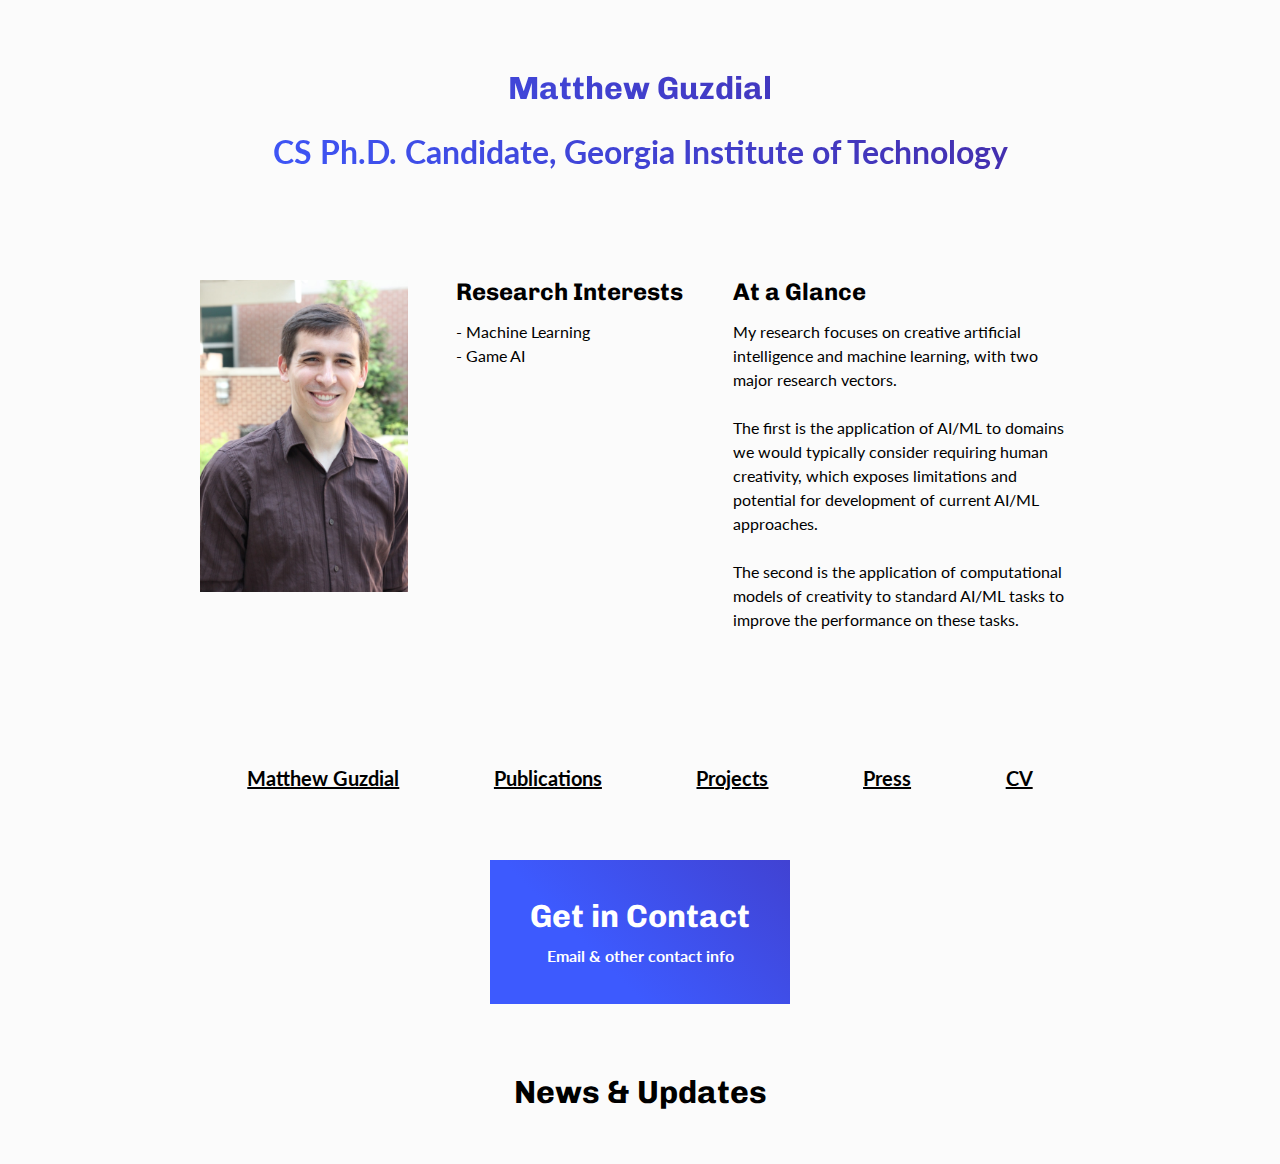
==== index.html @ 58cda1f4 "change get in contact copy" ====
<!DOCTYPE html>
<html lang="en" dir="ltr">
  <head>
    <meta charset="utf-8">
    <title>Matthew Guzdial</title>
    <link href="https://fonts.googleapis.com/css?family=Lato|Chivo" rel="stylesheet">
    <link href="assets/styles/reset.css" rel="stylesheet" type="text/css" />
    <link href="assets/styles/main.css" rel="stylesheet" type="text/css" />
  </head>
  <body>

    <div class="spotlight__container centered-row">
      <section class="spotlight__content-container">
        <h1 class="spotlight__header">Matthew Guzdial</h1>
        <sub class="spotlight__tagline">CS Ph.D. Candidate, Georgia Institute of Technology</sub>
      </section>
    </div>

    <section class="about__container row">

      <div class="about__content-container">

        <div class="about__picture-container">
          <img src="assets/images/index/face-min.jpg" alt="face" class="about__picture" />
        </div>

        <section class="research-interests__section">
          <h3 class="research-interests__header">Research Interests</h2>
          <ul class="research-interests__list">
            <li>Machine Learning</li>
            <li>Game AI</li>
          </ul>
        </section>

        <section class="at-a-glance__section">
          <h3 class="at-a-glance__header">At a Glance</h2>
          <p>
            My research focuses on creative artificial intelligence and machine learning, with two major research vectors.
          </p>

          <p>
            The first is the application of AI/ML to domains we would typically consider requiring human creativity, which exposes limitations and potential for development of current AI/ML approaches.
          </p>

          <p>
            The second is the application of computational models of creativity to standard AI/ML tasks to improve the performance on these tasks.
          </p>
        </section>
      </div>

    </section>

    <nav class="nav-bar__container row">
      <ul class="nav-bar__list">
        <li>
          <a href="./index.html">Matthew Guzdial</a>
        </li>
        <li>
          <a href="./publications.html">Publications</a>
        </li>
        <li>
          <a href="./projects.html">Projects</a>
        </li>
        <li>
          <a href="./press.html">Press</a>
        </li>
        <li>
          <a href="./cv.pdf">CV</a>
        </li>
      </ul>
    </nav>




    <div class="contact__container centered-row">
      <a href="./cv.pdf" class="contact__content-container">
        <h2 class="contact__header">Get in Contact</h2>
        <span>Email & other contact info</span>
      </a>
    </div>

    <section class="news__container row">

      <h2 class="news__header">News & Updates</h2>

      <ul class="news__list">

        <!-- <li>
          <div>
            <h3>
              Aliquam feugiat vel
            </h3>
            <time>
              Jan. 21, 2018
            </time>
            <p>
              Beep Boop I'm a Test. Mauris elementum dictum felis ac pellentesque. Quisque id urna non ex sollicitudin scelerisque at eu ipsum. Nullam a felis molestie, rutrum velit at, egestas eros. Orci varius natoque penatibus et magnis dis parturient montes, nascetur ridiculus mus. Nam varius fermentum eleifend.
            </p>
            <a href="#">
              (More Details on turpis.com)
            </a>
          </div>
        </li>

        <li>
          <div>
            <h3>
              Aliquam feugiat vel
            </h3>
            <time>
              Jan. 21, 2018
            </time>
            <p>
              Mauris elementum dictum felis ac pellentesque. Quisque id urna non ex sollicitudin scelerisque at eu ipsum. Nullam a felis molestie, rutrum velit at, egestas eros. Orci varius natoque penatibus et magnis dis parturient montes, nascetur ridiculus mus. Nam varius fermentum eleifend.
            </p>
            <a href="#">
              (More Details on turpis.com)
            </a>
          </div>
        </li> -->

      </ul>

    </section>


  </body>
</html>
---- assets/styles/main.css ----
/* VARS */

:root {
  --primary-color: #4527A0;
  --secondary-color: #FF0099;
  --tertiary-color: #3D5AFE;
  --h1-size: 2rem;
  --tagline-size: 2rem;
  --h2-size: 2rem;
  --h3-size: 1.5rem;
  --nav-size: 1.25rem;

  --h-margin-bottom: 1rem;

  --spacy-line-height: 1.5rem;

  --about-content-spacing: 3rem;

  --news-item-padding: 2rem;

  font-family: 'Lato', 'Helvetica', sans-serif;
}

/* ELEMENTS */

body {
  width: 75vw;
  margin: 0 auto;
  background-color: rgba(238,238,238,.25);
  color: black;
}

a, a:visited {
  color: black;
  font-weight: bold;
}

h1, h2, h3 {
  font-family: 'Chivo', 'Lato', 'Helvetica', sans-serif;
  font-weight: bold;
}

/* DEFAULT CUSTOM ELEMENTS */

.row, .centered-row {
  margin-top: 2rem;
}

.centered-row {
  display: flex;
  justify-content: space-around;
}

.row, .centered-row section {
  padding: 2.5rem;
}

/* INDEX PAGE */

.spotlight__content-container {

  background-image: linear-gradient(45deg, var(--tertiary-color) 0%, var(--primary-color) 100%);
  -webkit-background-clip: text;
  -webkit-text-fill-color: transparent;

  text-align: center;
  color: var(--primary-color);
}

.spotlight__header {
  font-weight: bold;
  font-size: var(--h1-size);
}

.spotlight__tagline {
  font-weight: bold;
  font-size: var(--tagline-size);
  margin-top: 2rem;
  display:block;
}

.nav-bar__container {
  font-size: var(--nav-size);
}

.nav-bar__list {
  display: flex;
  justify-content: space-around;
}

.about__content-container {
  display: flex;
  justify-content: space-between;
}

.about__content-container > * {
  margin-right: var(--about-content-spacing);
}

.about__content-container > *:last-child {
  margin-right: 0;
}

/* This section basically says: the ratio (of width) that the picture, research-interests section, and at-a-glance section is 3:4:5 */

.about__picture-container {
  flex: 3;
}

.research-interests__section {
  flex: 4;
}

.at-a-glance__section {
  flex: 5;
}

/*  */

.about__picture {
  width: 100%;
}

.contact__header, .news__header {
  text-align: center;
  font-size: var(--h2-size);
  margin-bottom: var(--h-margin-bottom);
}

.at-a-glance__header, .research-interests__header {
  font-size: var(--h3-size);
  margin-bottom: var(--h-margin-bottom);
}

.at-a-glance__section, .research-interests__section {
  margin: 0 auto;
  line-height: var(--spacy-line-height);
}

.at-a-glance__section p {
  margin-bottom: var(--spacy-line-height);
}

.research-interests__list li::before {
  content: "- ";
}

.contact__content-container {
  padding: 2.5rem;

  text-align: center;

  background-image: linear-gradient(45deg, var(--tertiary-color) 35%, var(--primary-color) 175%);

  color: white;
  text-decoration: none;

  /* border-radius: 62% 38% 52% 48% / 54% 44% 56% 46% ; */
}

.contact__content-container, .contact__content-container:visited {
  color: white;
}

.news__list li {
  padding: var(--news-item-padding);
  padding-top: 0;
}

.news__list li h3 {
  font-size: var(--h3-size);
  margin-bottom: calc( 0.5 * var(--h-margin-bottom));
}

.news__list li time {
  margin-bottom: var(--h-margin-bottom);
  display: block;
}

.news__list li a {
  display: block;
  margin: 1.5rem 0;
}
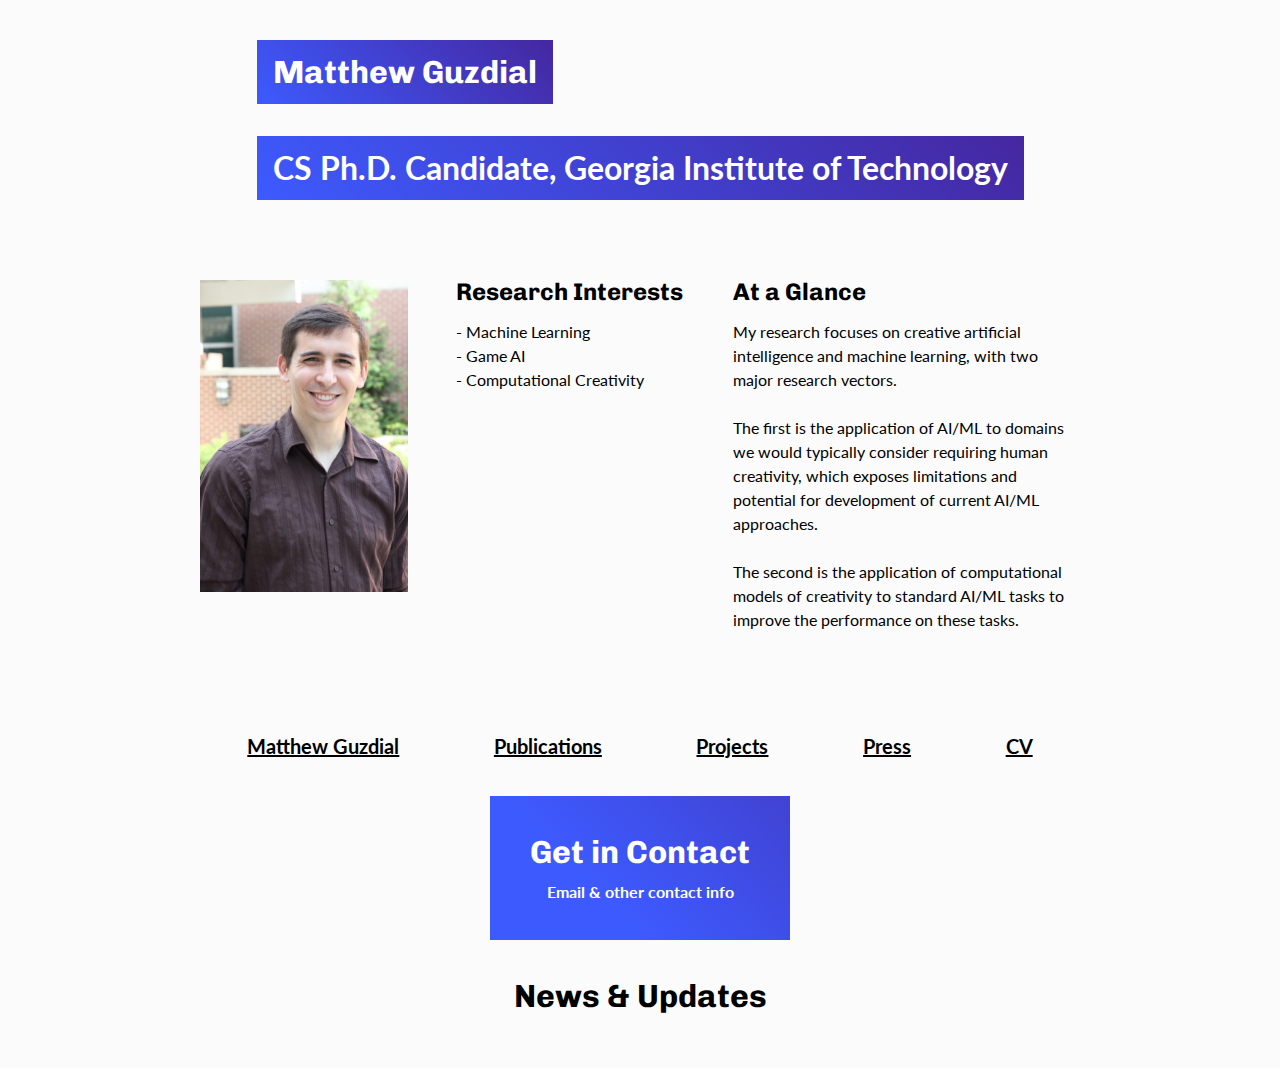
==== commit 13fd79df: "adds computational creativity to research interests" ====
--- a/index.html
+++ b/index.html
@@ -9,12 +9,12 @@
   </head>
   <body>
 
-    <div class="spotlight__container centered-row">
+    <a class="spotlight__container centered-row" href="./index.html">
       <section class="spotlight__content-container">
         <h1 class="spotlight__header">Matthew Guzdial</h1>
         <sub class="spotlight__tagline">CS Ph.D. Candidate, Georgia Institute of Technology</sub>
       </section>
-    </div>
+    </a>
 
     <section class="about__container row">
 
@@ -29,6 +29,7 @@
           <ul class="research-interests__list">
             <li>Machine Learning</li>
             <li>Game AI</li>
+            <li>Computational Creativity</li>
           </ul>
         </section>
 
--- a/assets/styles/main.css
+++ b/assets/styles/main.css
@@ -42,10 +42,6 @@
 
 /* DEFAULT CUSTOM ELEMENTS */
 
-.row, .centered-row {
-  margin-top: 2rem;
-}
-
 .centered-row {
   display: flex;
   justify-content: space-around;
@@ -57,14 +53,19 @@
 
 /* INDEX PAGE */
 
-.spotlight__content-container {
+.spotlight__container, .spotlight__container:visited {
+  text-decoration: none;
+}
+
+.spotlight__content-container > * {
 
   background-image: linear-gradient(45deg, var(--tertiary-color) 0%, var(--primary-color) 100%);
-  -webkit-background-clip: text;
-  -webkit-text-fill-color: transparent;
 
   text-align: center;
-  color: var(--primary-color);
+  color: white;
+
+  display: inline-block;
+  padding: 1rem;
 }
 
 .spotlight__header {
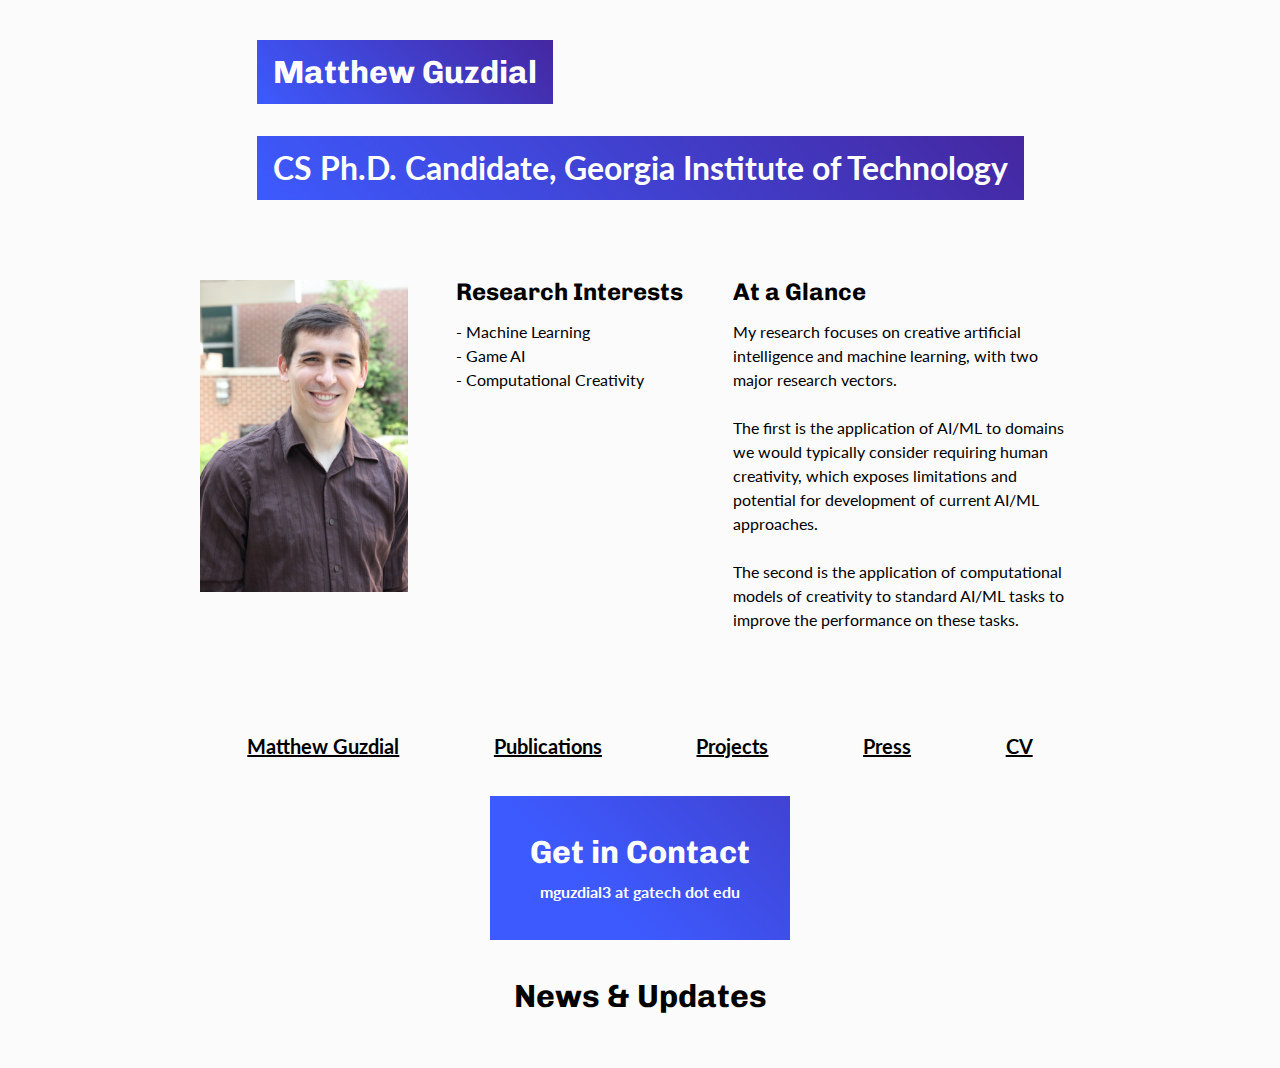
==== commit 0b58864d: "changes contact info to direct email" ====
--- a/index.html
+++ b/index.html
@@ -75,9 +75,9 @@
 
 
     <div class="contact__container centered-row">
-      <a href="./cv.pdf" class="contact__content-container">
+      <a href="mailto:mguzdial3@gatech.edu" class="contact__content-container">
         <h2 class="contact__header">Get in Contact</h2>
-        <span>Email & other contact info</span>
+        <span>mguzdial3 at gatech dot edu</span>
       </a>
     </div>
 
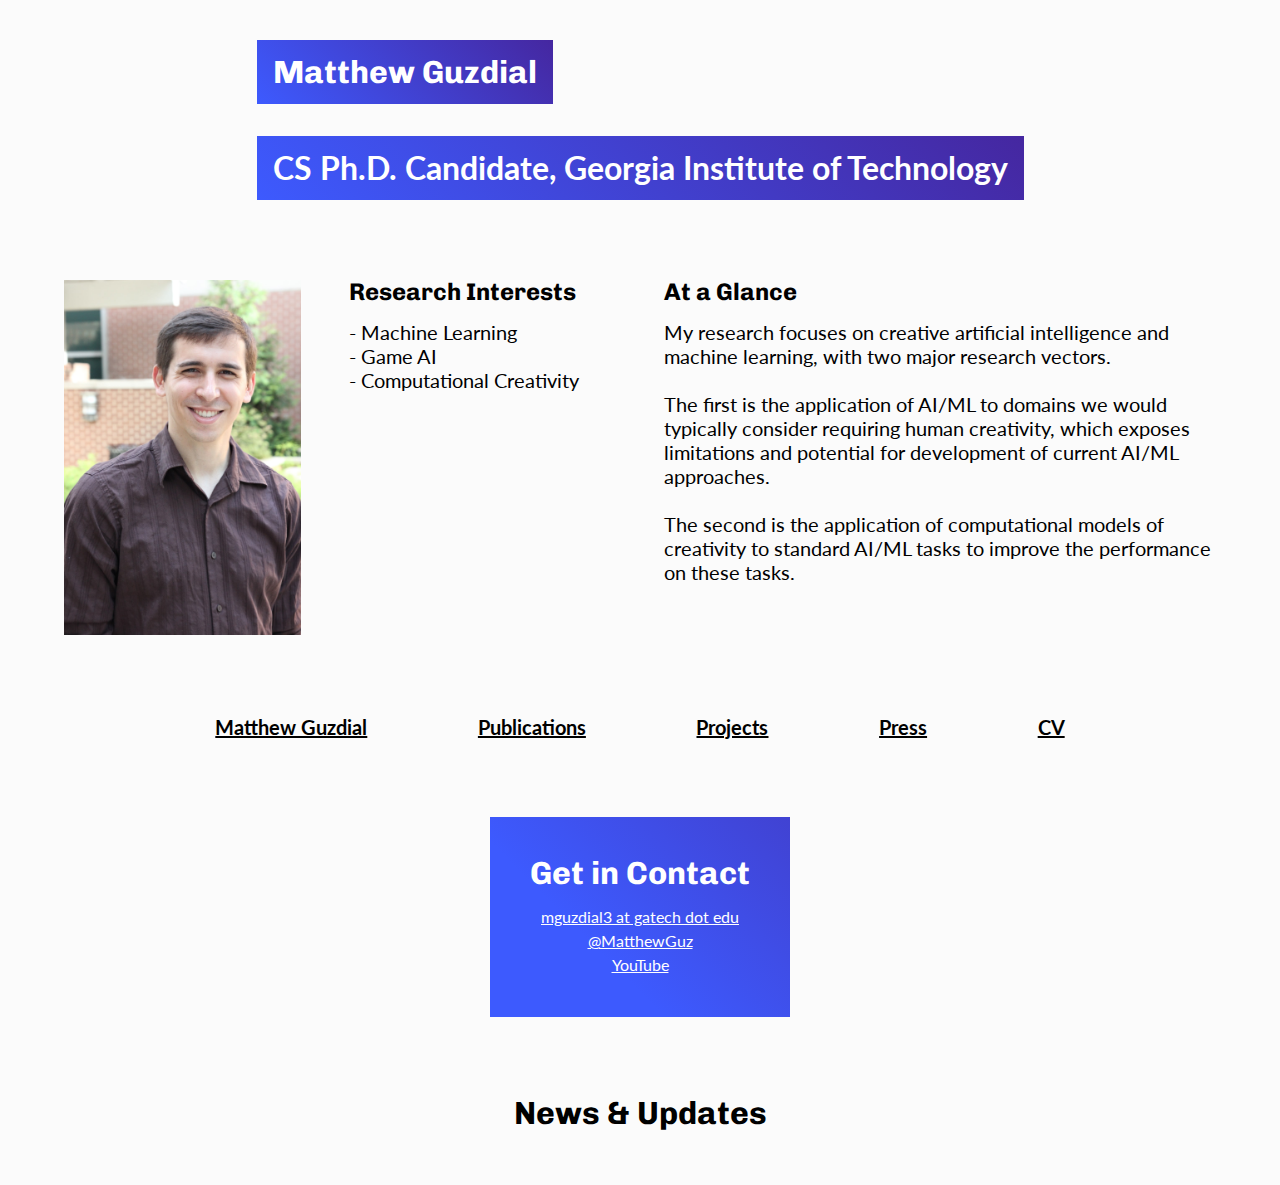
==== commit 4250ecf3: "adjust contacts: add twitter and youtube" ====
--- a/index.html
+++ b/index.html
@@ -75,10 +75,20 @@
 
 
     <div class="contact__container centered-row">
-      <a href="mailto:mguzdial3@gatech.edu" class="contact__content-container">
+      <section class="contact__content-container">
         <h2 class="contact__header">Get in Contact</h2>
-        <span>mguzdial3 at gatech dot edu</span>
-      </a>
+
+        <div>
+          <a class="contact__link" href="mailto:mguzdial3@gatech.edu">mguzdial3 at gatech dot edu</a>
+        </div>
+        <div>
+          <a class="contact__link" href="https://twitter.com/MatthewGuz">@MatthewGuz</a>
+        </div>
+        <div>
+          <a class="contact__link" href="https://www.youtube.com/channel/UCWNuToQtu_EGUWo4Ct-2aFQ">YouTube</a>
+        </div>
+
+      </section>
     </div>
 
     <section class="news__container row">
--- a/assets/styles/main.css
+++ b/assets/styles/main.css
@@ -24,8 +24,6 @@
 /* ELEMENTS */
 
 body {
-  width: 75vw;
-  margin: 0 auto;
   background-color: rgba(238,238,238,.25);
   color: black;
 }
@@ -47,7 +45,9 @@
   justify-content: space-around;
 }
 
-.row, .centered-row section {
+.row, .centered-row {
+  width: 75vw;
+  margin: 0 auto;
   padding: 2.5rem;
 }
 
@@ -89,9 +89,15 @@
   justify-content: space-around;
 }
 
+.about__container {
+  width: 90vw;
+}
+
 .about__content-container {
   display: flex;
   justify-content: space-between;
+
+  font-size: 1.25rem;
 }
 
 .about__content-container > * {
@@ -102,7 +108,7 @@
   margin-right: 0;
 }
 
-/* This section basically says: the ratio (of width) that the picture, research-interests section, and at-a-glance section is 3:4:5 */
+/* This section basically says: the ratio (of width) that the picture, research-interests section, and at-a-glance section is 3:4:7 */
 
 .about__picture-container {
   flex: 3;
@@ -113,7 +119,7 @@
 }
 
 .at-a-glance__section {
-  flex: 5;
+  flex: 7;
 }
 
 /*  */
@@ -159,7 +165,12 @@
   /* border-radius: 62% 38% 52% 48% / 54% 44% 56% 46% ; */
 }
 
-.contact__content-container, .contact__content-container:visited {
+.contact__link {
+  font-weight: normal;
+  line-height: var(--spacy-line-height);
+}
+
+.contact__content-container a, .contact__content-container a:visited {
   color: white;
 }
 
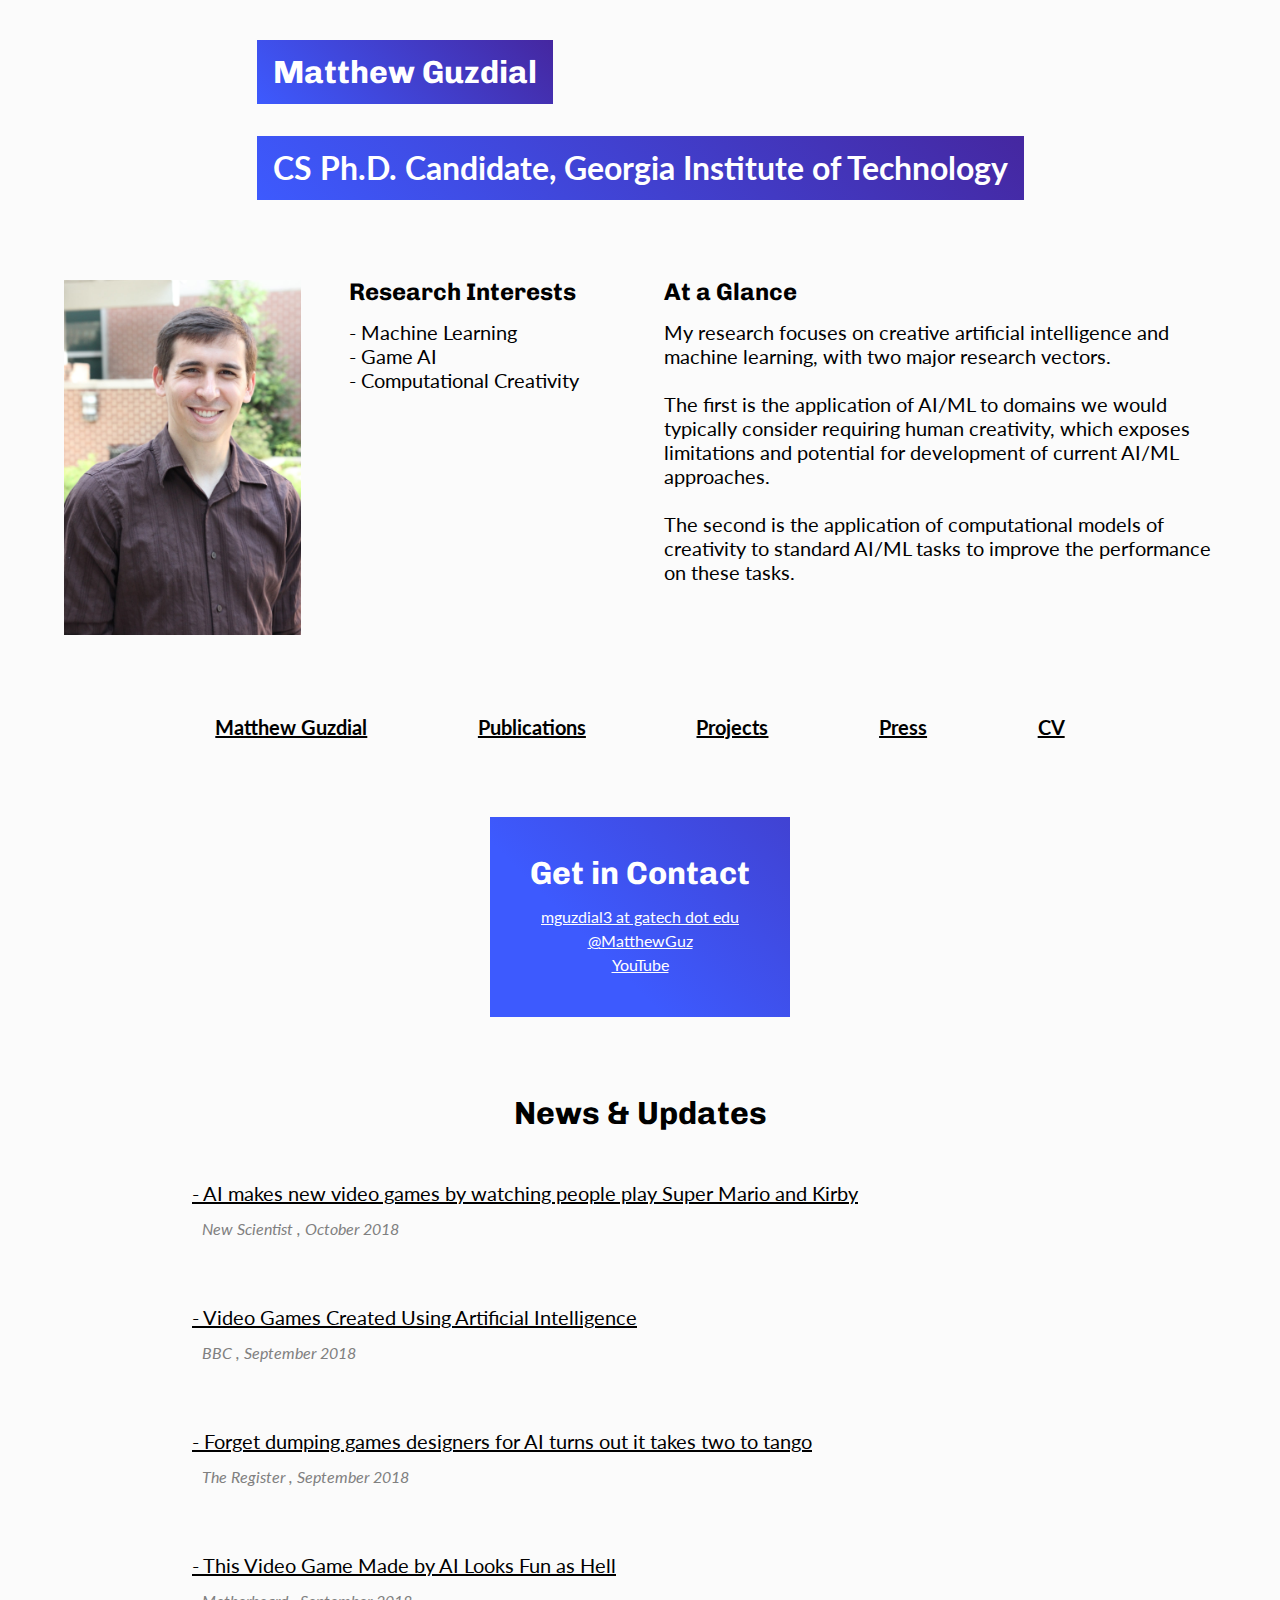
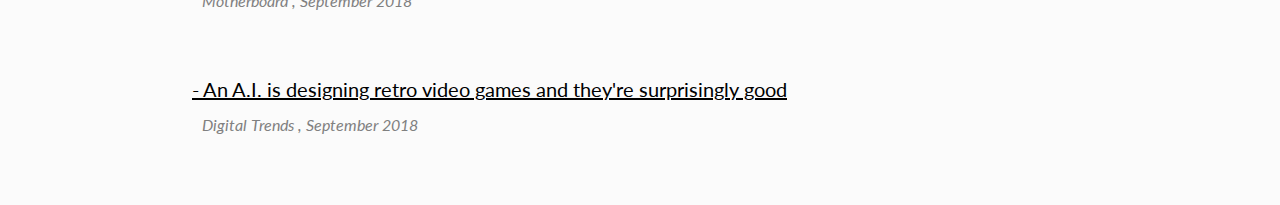
==== commit 35fd900c: "add five most recent press items to news and updates on main page" ====
--- a/index.html
+++ b/index.html
@@ -6,6 +6,7 @@
     <link href="https://fonts.googleapis.com/css?family=Lato|Chivo" rel="stylesheet">
     <link href="assets/styles/reset.css" rel="stylesheet" type="text/css" />
     <link href="assets/styles/main.css" rel="stylesheet" type="text/css" />
+    <link href="assets/styles/index.css" rel="stylesheet" type="text/css" />
   </head>
   <body>
 
@@ -97,39 +98,75 @@
 
       <ul class="news__list">
 
-        <!-- <li>
-          <div>
-            <h3>
-              Aliquam feugiat vel
-            </h3>
-            <time>
-              Jan. 21, 2018
-            </time>
-            <p>
-              Beep Boop I'm a Test. Mauris elementum dictum felis ac pellentesque. Quisque id urna non ex sollicitudin scelerisque at eu ipsum. Nullam a felis molestie, rutrum velit at, egestas eros. Orci varius natoque penatibus et magnis dis parturient montes, nascetur ridiculus mus. Nam varius fermentum eleifend.
-            </p>
-            <a href="#">
-              (More Details on turpis.com)
-            </a>
-          </div>
+        <li>
+          <a href="https://www.newscientist.com/article/mg24032015-000-ai-makes-new-video-games-by-watching-people-play-super-mario-and-kirby/?utm_medium=SOC&utm_source=Twitter#Echobox=1540391343">
+            <span class="headline">
+              AI makes new video games by watching people play Super Mario and Kirby
+            </span>
+            <span class="source">
+              New Scientist
+            </span>
+            <span class="date">
+              October 2018
+            </span>
+          </a>
         </li>
 
         <li>
-          <div>
-            <h3>
-              Aliquam feugiat vel
-            </h3>
-            <time>
-              Jan. 21, 2018
-            </time>
-            <p>
-              Mauris elementum dictum felis ac pellentesque. Quisque id urna non ex sollicitudin scelerisque at eu ipsum. Nullam a felis molestie, rutrum velit at, egestas eros. Orci varius natoque penatibus et magnis dis parturient montes, nascetur ridiculus mus. Nam varius fermentum eleifend.
-            </p>
-            <a href="#">
-              (More Details on turpis.com)
-            </a>
-          </div>
-        </li> -->
+          <a href="https://www.bbc.com/news/av/technology-45553489/video-games-created-using-artificial-intelligence">
+            <span class="headline">
+              Video Games Created Using Artificial Intelligence
+            </span>
+            <span class="source">
+              BBC
+            </span>
+            <span class="date">
+              September 2018
+            </span>
+          </a>
+        </li>
+
+        <li>
+          <a href="https://www.theregister.co.uk/2018/09/26/ai_designing_video_games/">
+            <span class="headline">
+              Forget dumping games designers for AI turns out it takes two to tango
+            </span>
+            <span class="source">
+              The Register
+            </span>
+            <span class="date">
+              September 2018
+            </span>
+          </a>
+        </li>
+
+        <li>
+          <a href="https://motherboard.vice.com/en_us/article/xwpxnk/video-game-made-by-ai-fun-as-hell">
+            <span class="headline">
+              This Video Game Made by AI Looks Fun as Hell
+            </span>
+            <span class="source">
+              Motherboard
+            </span>
+            <span class="date">
+              September 2018
+            </span>
+          </a>
+        </li>
+
+        <li>
+          <a href="https://www.digitaltrends.com/cool-tech/ai-generates-new-games-after-classics/">
+            <span class="headline">
+              An A.I. is designing retro video games and they're surprisingly good
+            </span>
+            <span class="source">
+              Digital Trends
+            </span>
+            <span class="date">
+              September 2018
+            </span>
+          </a>
+        </li>
 
       </ul>
 
--- a/assets/styles/main.css
+++ b/assets/styles/main.css
@@ -16,7 +16,7 @@
 
   --about-content-spacing: 3rem;
 
-  --news-item-padding: 2rem;
+  --list-item-padding: 2rem;
 
   font-family: 'Lato', 'Helvetica', sans-serif;
 }
@@ -51,7 +51,7 @@
   padding: 2.5rem;
 }
 
-/* INDEX PAGE */
+/* STYLES SHARED AMONG ALL PAGES (SPOTLIGHT/HEADER, NAV, ETC) */
 
 .spotlight__container, .spotlight__container:visited {
   text-decoration: none;
@@ -88,108 +88,3 @@
   display: flex;
   justify-content: space-around;
 }
-
-.about__container {
-  width: 90vw;
-}
-
-.about__content-container {
-  display: flex;
-  justify-content: space-between;
-
-  font-size: 1.25rem;
-}
-
-.about__content-container > * {
-  margin-right: var(--about-content-spacing);
-}
-
-.about__content-container > *:last-child {
-  margin-right: 0;
-}
-
-/* This section basically says: the ratio (of width) that the picture, research-interests section, and at-a-glance section is 3:4:7 */
-
-.about__picture-container {
-  flex: 3;
-}
-
-.research-interests__section {
-  flex: 4;
-}
-
-.at-a-glance__section {
-  flex: 7;
-}
-
-/*  */
-
-.about__picture {
-  width: 100%;
-}
-
-.contact__header, .news__header {
-  text-align: center;
-  font-size: var(--h2-size);
-  margin-bottom: var(--h-margin-bottom);
-}
-
-.at-a-glance__header, .research-interests__header {
-  font-size: var(--h3-size);
-  margin-bottom: var(--h-margin-bottom);
-}
-
-.at-a-glance__section, .research-interests__section {
-  margin: 0 auto;
-  line-height: var(--spacy-line-height);
-}
-
-.at-a-glance__section p {
-  margin-bottom: var(--spacy-line-height);
-}
-
-.research-interests__list li::before {
-  content: "- ";
-}
-
-.contact__content-container {
-  padding: 2.5rem;
-
-  text-align: center;
-
-  background-image: linear-gradient(45deg, var(--tertiary-color) 35%, var(--primary-color) 175%);
-
-  color: white;
-  text-decoration: none;
-
-  /* border-radius: 62% 38% 52% 48% / 54% 44% 56% 46% ; */
-}
-
-.contact__link {
-  font-weight: normal;
-  line-height: var(--spacy-line-height);
-}
-
-.contact__content-container a, .contact__content-container a:visited {
-  color: white;
-}
-
-.news__list li {
-  padding: var(--news-item-padding);
-  padding-top: 0;
-}
-
-.news__list li h3 {
-  font-size: var(--h3-size);
-  margin-bottom: calc( 0.5 * var(--h-margin-bottom));
-}
-
-.news__list li time {
-  margin-bottom: var(--h-margin-bottom);
-  display: block;
-}
-
-.news__list li a {
-  display: block;
-  margin: 1.5rem 0;
-}
--- a/assets/styles/index.css
+++ b/assets/styles/index.css
@@ -0,0 +1,133 @@
+.about__container {
+  width: 90vw;
+}
+
+.about__content-container {
+  display: flex;
+  justify-content: space-between;
+
+  font-size: 1.25rem;
+}
+
+.about__content-container > * {
+  margin-right: var(--about-content-spacing);
+}
+
+.about__content-container > *:last-child {
+  margin-right: 0;
+}
+
+/* This section basically says: the ratio (of width) that the picture, research-interests section, and at-a-glance section is 3:4:7 */
+
+.about__picture-container {
+  flex: 3;
+}
+
+.research-interests__section {
+  flex: 4;
+}
+
+.at-a-glance__section {
+  flex: 7;
+}
+
+/*  */
+
+.about__picture {
+  width: 100%;
+}
+
+.contact__header, .news__header {
+  text-align: center;
+  font-size: var(--h2-size);
+  margin-bottom: var(--h-margin-bottom);
+}
+
+.at-a-glance__header, .research-interests__header {
+  font-size: var(--h3-size);
+  margin-bottom: var(--h-margin-bottom);
+}
+
+.at-a-glance__section, .research-interests__section {
+  margin: 0 auto;
+  line-height: var(--spacy-line-height);
+}
+
+.at-a-glance__section p {
+  margin-bottom: var(--spacy-line-height);
+}
+
+.research-interests__list li::before {
+  content: "- ";
+}
+
+.contact__content-container {
+  padding: 2.5rem;
+
+  text-align: center;
+
+  background-image: linear-gradient(45deg, var(--tertiary-color) 35%, var(--primary-color) 175%);
+
+  color: white;
+  text-decoration: none;
+
+  /* border-radius: 62% 38% 52% 48% / 54% 44% 56% 46% ; */
+}
+
+.contact__link {
+  font-weight: normal;
+  line-height: var(--spacy-line-height);
+}
+
+.contact__content-container a, .contact__content-container a:visited {
+  color: white;
+}
+
+
+:root {
+  --news-headline-size: 1.25rem;
+  --news-source-size: 1.25rem;
+  --news-date-size: 1.25rem;
+
+  --news-headline-margin: 0.75rem;
+  --news-line-height: 2rem;
+}
+
+.news__list li {
+  padding: var(--list-item-padding);
+}
+
+.news__list > li > a {
+  font-weight: normal;
+  text-decoration: none;
+}
+
+.news__list .headline {
+  display: block;
+  margin-bottom: var(--news-headline-margin);
+
+  font-size: var(--news-headline-size);
+  line-height: var(--news-line-height);
+
+  text-decoration: underline;
+}
+
+.news__list .headline::before, .news__list .source::before {
+  content: "- ";
+  /* font-size: calc( 1.15 * var(--headline-size) ); */
+}
+
+.news__list .source::before {
+  visibility: hidden;
+}
+
+.news__list .source, .news__list .date {
+  font-size: var(--source-size);
+
+  color: gray;
+  font-style: italic;
+}
+
+.news__list .date::before {
+  content: ", ";
+}
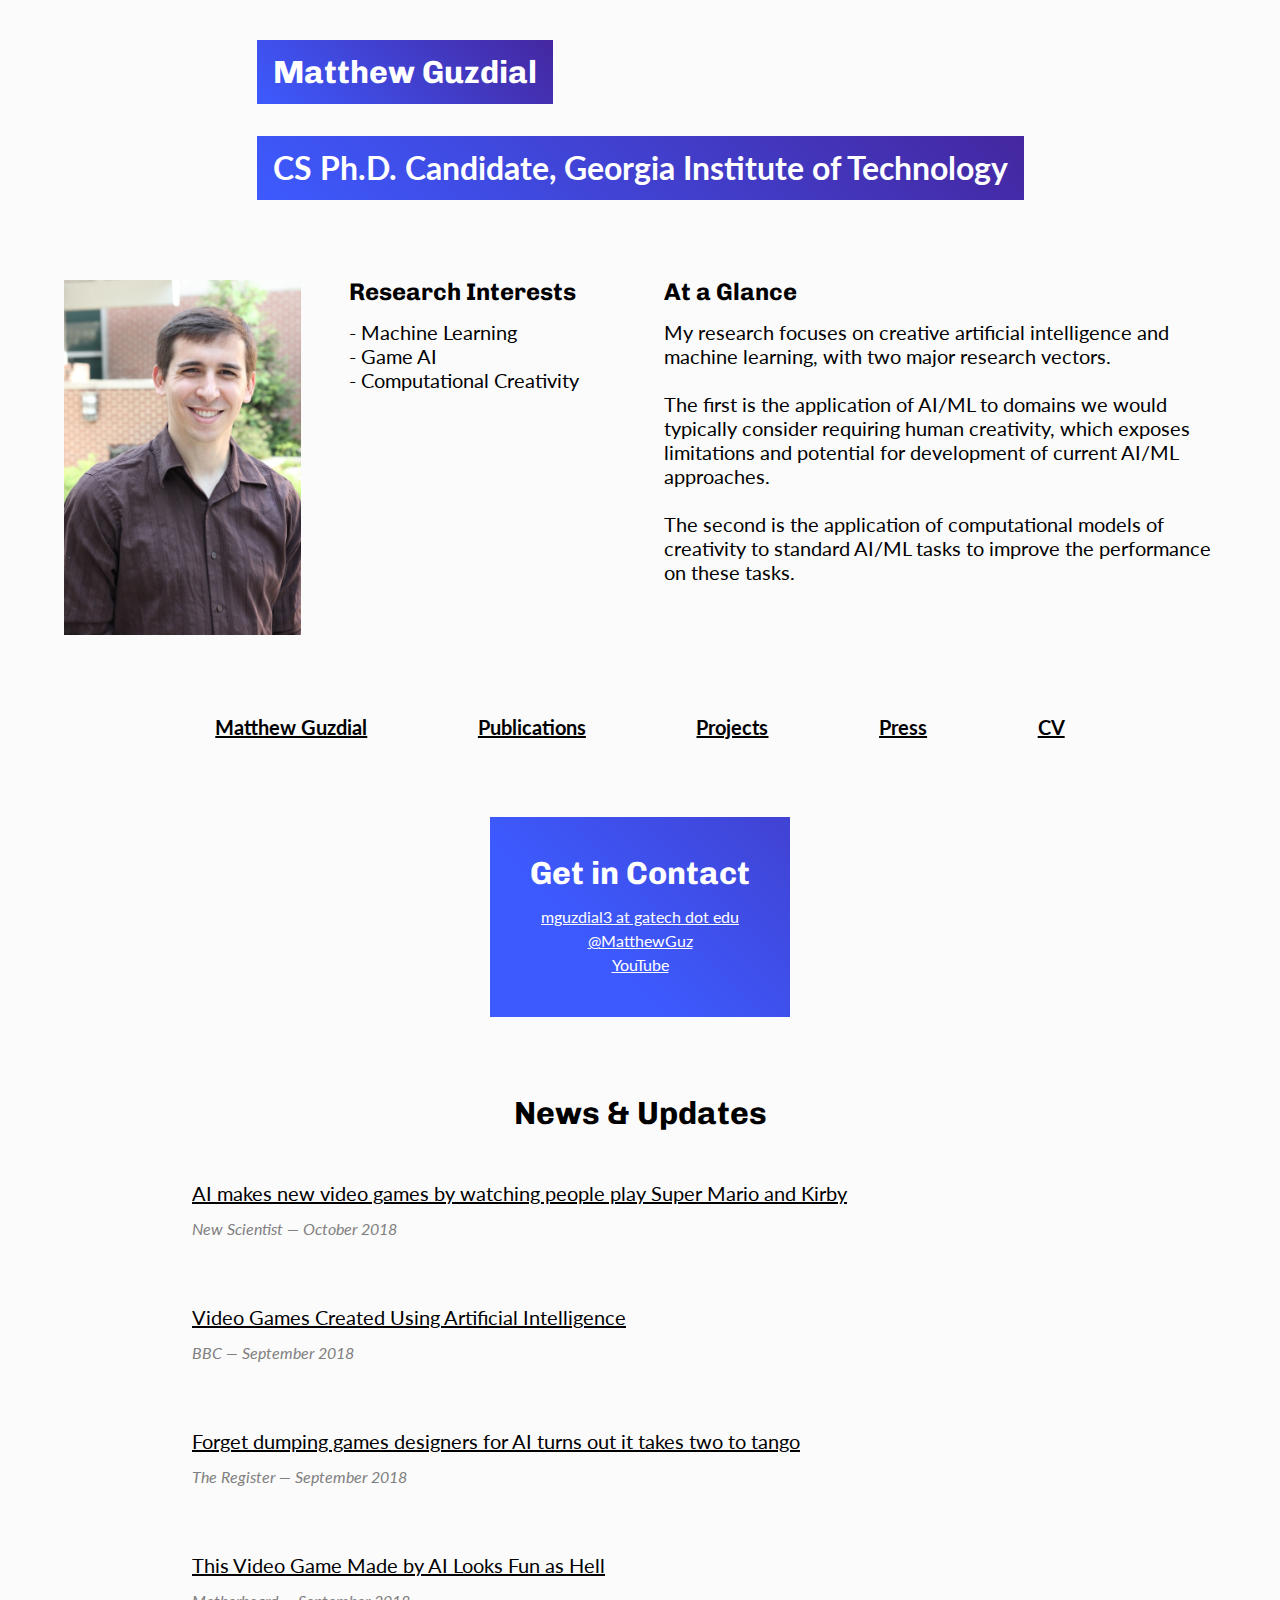
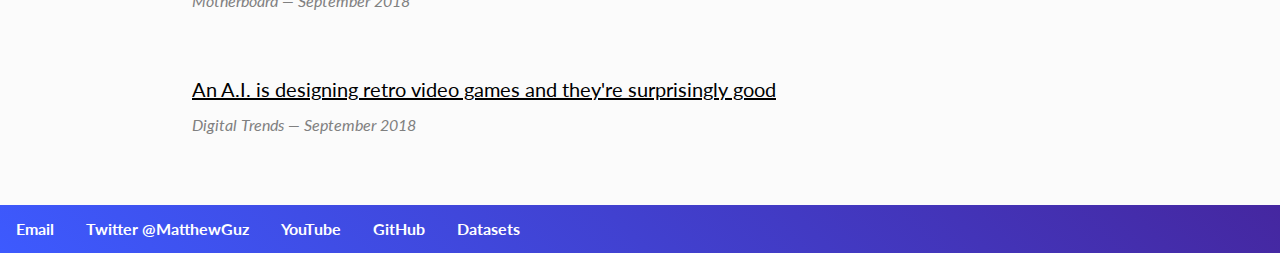
==== commit bc20640b: "add a footer that links to datasets etc" ====
--- a/index.html
+++ b/index.html
@@ -172,6 +172,33 @@
 
     </section>
 
+    <footer class="footer">
+
+      <ul class="footer__list">
+
+        <li>
+          <a href="mailto:mguzdial3@gatech.edu">Email</a>
+        </li>
+
+        <li>
+          <a href="https://twitter.com/MatthewGuz">Twitter @MatthewGuz</a>
+        </li>
+
+        <li>
+          <a href="https://www.youtube.com/channel/UCWNuToQtu_EGUWo4Ct-2aFQ">YouTube</a>
+        </li>
+
+        <li>
+          <a href="https://github.com/mguzdial3">GitHub</a>
+        </li>
+
+        <li>
+          <a href="./datasets.html">Datasets</a>
+        </li>
+      </ul>
+
+    </footer>
+
 
   </body>
 </html>
--- a/assets/styles/main.css
+++ b/assets/styles/main.css
@@ -88,3 +88,25 @@
   display: flex;
   justify-content: space-around;
 }
+
+.footer {
+  width: 100%;
+  background-color: var(--tertiary-color);
+  background-image: linear-gradient(45deg, var(--tertiary-color) 0%, var(--primary-color) 100%);
+}
+
+.footer__list {
+  display: flex;
+}
+
+.footer li {
+  text-align: center;
+
+  display: inline-block;
+  padding: 1rem;
+}
+
+.footer a, .footer a:visited {
+  color: white;
+  text-decoration: none;
+}
--- a/assets/styles/index.css
+++ b/assets/styles/index.css
@@ -112,15 +112,6 @@
   text-decoration: underline;
 }
 
-.news__list .headline::before, .news__list .source::before {
-  content: "- ";
-  /* font-size: calc( 1.15 * var(--headline-size) ); */
-}
-
-.news__list .source::before {
-  visibility: hidden;
-}
-
 .news__list .source, .news__list .date {
   font-size: var(--source-size);
 
@@ -129,5 +120,5 @@
 }
 
 .news__list .date::before {
-  content: ", ";
+  content: "—";
 }
